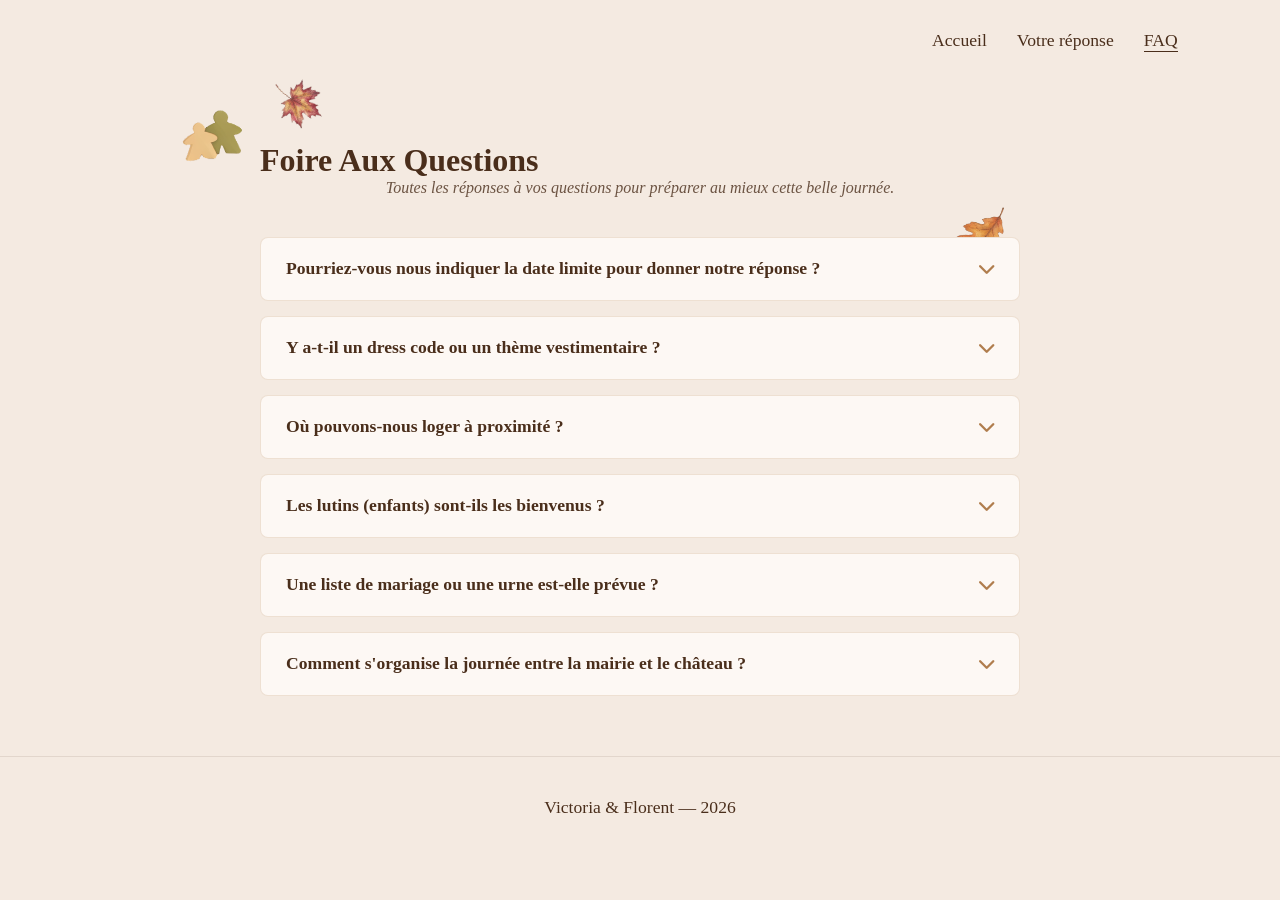
==== faq.html @ 3c06d5fa "peut être le bon :)" ====
<!DOCTYPE html>
<html lang="fr">

<head>
    <meta charset="UTF-8">
    <meta name="viewport" content="width=device-width, initial-scale=1.0">
    <title>Torypo - Notre Mariage - FAQ</title>
    <link rel="icon" type="png" href="images/chicken.png">
    <link rel="stylesheet" href="style.css">
    <!-- Pour les petites flèches des accordéons -->
    <link rel="stylesheet" href="https://cdnjs.cloudflare.com/ajax/libs/font-awesome/6.0.0/css/all.min.css">
</head>

<body>
    <!-- Barre de Navigation -->
    <header>
        <nav class="navbar">
            <a href="index.html" class="nav-link">Accueil</a>
            <a href="rsvp.html" class="nav-link">Votre réponse</a>
            <a href="faq.html" class="nav-link active">FAQ</a>
        </nav>
    </header>
    <div class="icon">
        <img src="images/meeples.png" alt="Meeple" style="width: 5vw; opacity: 0.8;">
    </div>

    <div class="icon2">
        <img src="images/leaf1.png" alt="une feuille" style="width: 4vw; opacity: 0.8;">
    </div>

    <div class="icon3">
        <img src="images/leaf2.png" alt="une feuille" style="width: 4vw; opacity: 0.8;">
    </div>

    <div class="icon4">
        <img src="images/leaf3.png" alt="une feuille" style="width: 4vw; opacity: 0.8;">
    </div>
    <main class="faq-container">
        <h1>Foire Aux Questions</h1>
        <p class="faq-subtitle">Toutes les réponses à vos questions pour préparer au mieux cette belle journée.</p>

        <div class="faq-wrapper">

            <!-- Question 1 -->
            <div class="faq-item">
                <button class="faq-question">
                    <span>Pourriez-vous nous indiquer la date limite pour donner notre réponse ?</span>
                    <i class="fa-solid fa-chevron-down arrow"></i>
                </button>
                <div class="faq-answer">
                    <p>Merci de nous faire part de votre présence ou de votre absence avant le <strong>31 août
                            2026</strong> en utilisant le formulaire sur la page <a href="rsvp.html">Votre réponse</a> de ce
                        site.</p>
                </div>
            </div>

            <!-- Question 2 -->
            <div class="faq-item">
                <button class="faq-question">
                    <span>Y a-t-il un dress code ou un thème vestimentaire ?</span>
                    <i class="fa-solid fa-chevron-down arrow"></i>
                </button>
                <div class="faq-answer">
                    <p>Le thème de notre mariage s'inspire d'une ambiance ludique et automnale ! Pour citer une grande chaine de restaurants : "Venez comme vous êtes !"
                    </p>
                </div>
            </div>

            <!-- Question 3 -->
            <div class="faq-item">
                <button class="faq-question">
                    <span>Où pouvons-nous loger à proximité ?</span>
                    <i class="fa-solid fa-chevron-down arrow"></i>
                </button>
                <div class="faq-answer">
                    <p>Nous vous proposons une option pour la nuit :</p>
                    <ul>
                        <li>Des mobile homes (à notre charge) à moins de 10 minutes à pied du domaine. Vous n'avez plus qu'à vous mettre sous la couette.</li>
                      
                    </ul>
                    <p>Si cela vous intéresse, n'oubliez pas de le renseigner dans le formulaire "Votre réponse" .</p>
                </div>
            </div>

            <!-- Question 4 -->
            <div class="faq-item">
                <button class="faq-question">
                    <span>Les lutins (enfants) sont-ils les bienvenus ?</span>
                    <i class="fa-solid fa-chevron-down arrow"></i>
                </button>
                <div class="faq-answer">
                    <p>Oui, les lutins sont les bienvenus ! Pensez simplement à nous préciser leur nombre dans le formulaire "Votre réponse" afin que nous puissions prévoir une nounou et des menus adaptés.</p>
                </div>
            </div>

            <!-- Question 5 -->
            <div class="faq-item">
                <button class="faq-question">
                    <span>Une liste de mariage ou une urne est-elle prévue ?</span>
                    <i class="fa-solid fa-chevron-down arrow"></i>
                </button>
                <div class="faq-answer">
                    <p>Votre présence à nos côtés est le plus beau des cadeaux. Cependant, si vous souhaitez contribuer
                        à notre future lune de miel, une urne sera mise à votre
                        disposition le jour J.</p>
                </div>
            </div>
            
                <!-- Question 6 -->
            <div class="faq-item">
    <button class="faq-question">
        <span>Comment s'organise la journée entre la mairie et le château ?</span>
        <i class="fa-solid fa-chevron-down arrow"></i>
    </button>
    <div class="faq-answer">
        <p>L'aventure va se dérouler en deux temps forts, séparés géographiquement :</p>
        <ul>
            <li><strong>11h00 :</strong> La cérémonie civile à la mairie de Cruet (assez éloignée du domaine).</li>
            <li><strong>16h00 :</strong> La cérémonie laïque au magnifique <strong>Château de Fortis</strong>, qui marquera le début des grandes festivités.</li>
        </ul>
        <p><strong>Pas de panique pour le creux de la journée !</strong> Compte tenu de la distance et des 5 heures qui séparent les deux moments, sachez que <strong>la mairie est un moment totalement optionnel</strong>. Nous serons évidemment ravis de vous y voir, mais nous comprendrons parfaitement que vous préfériez nous rejoindre directement à 16h au château pour attaquer la journée en pleine forme.</p>
    </div>
</div>
        </div>
    </main>
      <footer>
        <div class="footer-content">
            <p>Victoria & Florent — 2026</p>
        </div>
    </footer>

    <!-- SCRIPT POUR L'EFFET ACCORDÉON -->
    <script>
        document.querySelectorAll('.faq-question').forEach(button => {
            button.addEventListener('click', () => {
                const faqItem = button.parentElement;

                // Ferme les autres questions ouvertes (optionnel, mais plus propre)
                document.querySelectorAll('.faq-item').forEach(item => {
                    if (item !== faqItem) {
                        item.classList.remove('active');
                    }
                });

                // Alterne l'état de la question cliquée
                faqItem.classList.toggle('active');
            });
        });
    </script>
    <script>
        // --- PARTIE 1 : Gérer l'arrivée douce (Fade In) ---
        // Dès que le contenu HTML est chargé, on active la transition
        window.addEventListener('DOMContentLoaded', () => {
            // Un très léger délai (50ms) assure que le navigateur a bien appliqué opacity: 0 initialement
            setTimeout(() => {
                document.body.classList.add('loaded');
            }, 50);
        });

        // --- PARTIE 2 : Gérer le départ doux (Fade Out) ---
        // On écoute tous les clics sur la page
        document.addEventListener('click', (e) => {
            // On cherche si l'élément cliqué est un lien <a> ou est à l'intérieur d'un lien <a>
            const link = e.target.closest('a');

            // Si ce n'est pas un lien, ou s'il n'a pas d'URL, on ne fait rien
            if (!link || !link.href) return;

            // Configuration pour valider que c'est un lien interne vers notre site (.html)
            const isInternal = link.hostname === window.location.hostname;
            const isHtmlPage = link.pathname.endsWith('.html') || link.pathname === '/'; // Gère aussi la racine '/'
            const isNotSamePage = link.hash === ''; // Ignore les liens d'ancrage (#section)

            if (isInternal && isHtmlPage && isNotSamePage) {
                e.preventDefault(); // On bloque la redirection immédiate
                const targetUrl = link.href;

                // On ajoute la classe qui fait disparaître la page
                document.body.classList.add('fade-out');

                // On attend la fin de l'animation de sortie (coordonnée avec le CSS : 0.5s)
                setTimeout(() => {
                    window.location.href = targetUrl; // Redirection vers la nouvelle page
                }, 500); // 500ms = 0.5s
            }
        });
    </script>
</body>

</html>
---- style.css ----
/* --- Variables de couleur & Reset --- */
:root {
    --bg-color: #f4eae1;       /* Fond crème/vintage */
    --text-color: #4a2e1b;     /* Brun foncé pour les textes */
    --accent-color: #b07d4d;   /* Doré/marron clair pour les bordures/boutons */
    --btn-bg: #fdf8f4;         /* Fond des boutons clair */
    --font-title: 'Great Vibes', cursive;
    --font-text: 'Playfair Display', serif;
}

* {
    margin: 0;
    padding: 0;
    box-sizing: border-box;
}

/* L'état normal de la page */
/* --- Styles de base pour la transition globale --- */
body {
    /* Au chargement, la page est invisible et légèrement décalée vers le bas */
    opacity: 0;
    transform: translateY(10px);
    
    /* On définit une transition douce sur l'opacité et la position */
    transition: opacity 0.6s ease-in-out, transform 0.6s ease-in-out;
    
    /* Petit correctif pour éviter les barres de défilement pendant l'animation */
    overflow-x: hidden;
}

/* --- ÉTATE 1 : L'entrée douce (Fade In) --- */
/* Cette classe sera ajoutée par JavaScript dès que la page est chargée */
body.loaded {
    opacity: 1;
    transform: translateY(0); /* La page reprend sa place */
}

/* --- ÉTAT 2 : La sortie douce (Fade Out) --- */
/* Cette classe est ajoutée temporairement juste avant de quitter la page */
body.fade-out {
    opacity: 0;
    transform: translateY(-10px); /* Léger effet de glissement vers le haut */
    /* On force la transition même si 'loaded' est présente */
    transition: opacity 0.5s ease-in-out, transform 0.5s ease-in-out;
}

body {
    background-color: var(--bg-color);
    color: var(--text-color);
    font-family: var(--font-text);
    min-height: 100vh;
    display: flex;
    flex-direction: column;
    /* Optionnel : vous pourrez ajouter ici un léger grain ou dégradé pour imiter le fond texturé de votre maquette */
}

/* --- Navigation --- */
header {
    width: 100%;
    display: flex;
    justify-content: flex-end;
    padding: 30px 8%;
}

.navbar {
    display: flex;
    gap: 30px;
}

.nav-link {
    text-decoration: none;
    color: var(--text-color);
    font-size: 1.1rem;
    transition: opacity 0.3s ease;
}

.nav-link:hover, .nav-link.active {
    border-bottom: 1px solid var(--text-color);
}

/* --- Section Hero (Haut) --- */
.hero-section {
    position: relative;
    min-height: 80vh; /* Donnez-lui de la hauteur */
    display: flex;
    justify-content: center;
    align-items: center;
    overflow: hidden; /* Important pour que le fond ne déborde pas */
}

.hero-content {
    position: relative;
    z-index: 2; /* Supérieur au fond, donc passe au-dessus */
    text-align: center;
}

.names {
    font-family: var(--font-title);
    font-size: 5.5rem;
    font-weight: 400;
    margin-bottom: 10px;
}

.separator {
    width: 60%;
    height: 1px;
    background-color: rgba(74, 46, 27, 0.3);
    margin: 0 auto 20px auto;
}

.subtitle {
    font-style: italic;
    font-size: 1.5rem;
    margin-bottom: 50px;
}

/* --- Boutons --- */
.cta-container {
    display: flex;
    justify-content: center;
    gap: 25px;
    flex-wrap: wrap;
}

.btn {
    display: inline-block;
    text-decoration: none;
    color: var(--text-color);
    background-color: var(--btn-bg);
    padding: 14px 30px;
    font-size: 1.1rem;
    border: 2px solid var(--accent-color);
    border-radius: 4px;
    box-shadow: 0 4px 10px rgba(74, 46, 27, 0.15);
    transition: all 0.3s ease;
}

.btn i {
    margin-right: 8px;
    color: var(--text-color);
}

.btn:hover {
    transform: translateY(-2px);
    box-shadow: 0 6px 15px rgba(74, 46, 27, 0.25);
}

/* --- Section 3 Colonnes (Bas) --- */
.info-grid-section {
    background-color: rgba(255, 255, 255, 0.2); /* Léger contraste pour le bas */
    padding: 60px 10%;
    border-top: 1px solid rgba(74, 46, 27, 0.1);
}

.info-container {
    display: grid;
    grid-template-columns: repeat(3, 1fr);
    gap: 200px;
    max-width: 1100px;
    margin: 0 auto;
}

.info-card {
    text-align: center;
    /* position: relative; */
}

/* Séparateurs verticaux entre les colonnes */
.info-card:not(:last-child)::after {
    content: "";
    position: absolute;
    right: -20px;
    top: 20%;
    height: 60%;
    width: 1px;
    background-color: rgba(74, 46, 27, 0.2);
}

.icon-wrapper {
    font-size: 2rem;
    margin-bottom: 15px;
    color: var(--text-color);
    opacity: 0.8;
}

.info-card h2 {
    z-index: 2;
    font-size: 1.6rem;
    font-weight: 400;
    margin-bottom: 10px;
}

.info-card p {
      z-index: 2;
    font-size: 1.1rem;
}

/* --- Footer --- */
footer {
    text-align: center;
    padding: 40px 20px;
    font-size: 1.1rem;
    border-top: 1px solid rgba(74, 46, 27, 0.1);
}

.icon {
    position: absolute;
    top:10vh;
    left: 20vh;
    margin-top: 15px;
    font-size: 1.2rem;
    z-index: 1;
}

.icon2 {
    position: absolute;
    top:6vh;
    left: 30vh;
    margin-top: 15px;
    font-size: 1.2rem;
    z-index: 1;
    transform: rotate(120deg);
}

.icon3 {
    position: absolute;
    top:20vh;
    right: 30vh;
    margin-top: 15px;
    font-size: 1.2rem;
    transform: rotate(220deg);
    z-index: 1;
}

.icon4 {
    position: absolute;
    top:40vh;
    right: 45vh;
    margin-top: 15px;
    font-size: 1.2rem;
    transform: rotate(260deg);
    z-index: 1;
}
/* Zone pour afficher vos dalles au milieu en arrière-plan */
.tiles-background {
    position: absolute;
    bottom: 0;   /* On fixe le fond en bas */
    left: 0;
    width: 100%;
    height: 50vh; /* Sa hauteur totale souhaitée */
    
    /* L'image de fond */
    background-image: url('images/dalles2.png');
    background-repeat: no-repeat;
    background-position: center bottom;
    background-size: 75% 100%;

    z-index: 1;    /* Au-dessus de rien, en dessous de tout */
    pointer-events: none;
    
    /* LA CORRECTION : Masquage graduel (le haut est invisible, le bas est visible) */
    -webkit-mask-image: linear-gradient(to bottom, rgba(0,0,0,0) 0%, rgba(0,0,0,1) 100%);
            mask-image: linear-gradient(to bottom, rgba(0,0,0,0) 0%, rgba(0,0,0,1) 100%);
    
    /* Ajustement de la zone de masquage : on efface les premiers 100px */
    -webkit-mask-position: 0 -100px;
            mask-position: 0 -100px;
    -webkit-mask-size: 100% calc(100% + 100px);
            mask-size: 100% calc(100% + 100px);
}

/* --- Responsive (Pour les téléphones) --- */
@media (max-width: 768px) {
    header {
        justify-content: center;
        padding: 20px;
    }
    .names {
        font-size: 4rem;
    }
    .info-container {
        grid-template-columns: 1fr;
        gap: 50px;
    }
    .info-card:not(:last-child)::after {
        display: none; /* On enlève les barres verticales sur mobile */
    }

    .tiles-background {
        height: 40vh; /* On réduit la hauteur du fond sur mobile */
        background-size: 100% 100%; /* On ajuste la taille de l'image pour qu'elle remplisse bien le fond */
    }
}

/* Style pour vos icônes personnalisées générées */
.custom-icon {
    width: 60px;
    height: 60px;
    object-fit: contain;
}

/* La carte a une forme plus allongée */
.custom-icon-card {
    width: 50px;
    height: 70px;
    object-fit: contain;
}



/* On s'assure que le contenu reste au-dessus des dalles arrière-plan */
.hero-content {
    position: relative;
    z-index: 2;
}

/* --- Page RSVP --- */

.form-group {
    margin-bottom: 35px; /* Espace généreux entre les champs */
    padding-bottom: 25px; /* Espace avant la ligne de séparation */
    border-bottom: 1px dashed rgba(176, 125, 77, 0.25); /* Ligne pointillée fine et élégante (couleur dorée/brune) */
}


.radio-label, .checkbox-label {
    display: inline-flex;
    align-items: center; /* Aligne verticalement le bouton et le texte sur le même axe */
    gap: 10px;           /* Crée un espace propre de 10px entre le bouton et le texte */
    margin-right: 20px;  /* Espace à droite pour ne pas coller l'option suivante */
    margin-bottom: 10px; /* Espace en dessous si les options passent à la ligne */
    cursor: pointer;     /* Change le curseur en main au survol pour une meilleure UX */
}

/* On s'assure que le bouton garde sa taille d'origine et ne s'écrase pas */
.radio-label input[type="radio"],
.checkbox-label input[type="checkbox"] {
    margin: 0;         /* Supprime les marges par défaut du navigateur */
    flex-shrink: 0;    /* Empêche le bouton de se déformer si le texte est long */
    width: 18px;       /* Optionnel : ajuste légèrement la taille pour une meilleure lisibilité */
    height: 18px;
}

/* Optionnel : aligner toute la liste des checkboxes ou radios en ligne ou en colonne propre */
.radio-group, .checkbox-list {
    display: flex;
    flex-wrap: wrap;   /* Permet de passer à la ligne proprement sur les écrans de téléphones */
    gap: 15px;         /* Espace global entre les différents choix */
    margin-top: 8px;
}

.rsvp-section {
    flex: 1;
    display: flex;
    justify-content: center;
    align-items: center;
    padding: 40px 20px;
}

/* Conteneur principal qui superpose le texte sur l'image du livre */
.rsvp-book-container {
    position: relative;
    width: 100%;
    max-width: 650px; /* S'adapte à la forme verticale du livre généré */
    aspect-ratio: 2 / 3;
    display: flex;
    justify-content: center;
    align-items: center;
}

/* L'image du livre prend toute la place en fond */
.book-background {
    position: absolute;
    top: 0;
    left: 0;
    width: 100%;
    height: 100%;
    object-fit: contain;
    z-index: 1;
    opacity: 0.3;
}

/* Le contenu textuel écrit "par-dessus" les pages */
.book-content-overlay {
    position: relative;
    z-index: 2;
    width: 75%; /* Laisse une marge pour voir les bords du livre */
    height: 75%;
    display: flex;
    flex-direction: column;
    justify-content: center;
    padding: 20px;
    text-align: center;
}

.rsvp-title {
    font-family: var(--font-title);
    font-size: 3rem;
    font-weight: 400;
    margin-bottom: 5px;
    color: var(--text-color);
}

.rsvp-subtitle {
    font-style: italic;
    font-size: 1rem;
    margin-bottom: 25px;
    opacity: 0.8;
}

/* --- Styles des champs du Formulaire --- */
.rsvp-form {
    display: flex;
    flex-direction: column;
    gap: 15px;
    text-align: left;
}

.form-group {
    display: flex;
    flex-direction: column;
    gap: 5px;
}

.form-group label {
    font-size: 0.95rem;
    font-weight: 600;
    color: var(--text-color);
}

.form-group input, 
.form-group select, 
.form-group textarea {
    width: 100%;
    padding: 10px 12px;
    font-family: var(--font-text);
    font-size: 0.95rem;
    border: 1px solid rgba(74, 46, 27, 0.3);
    border-radius: 4px;
    background-color: rgba(253, 248, 244, 0.7); /* Fond semi-transparent pour voir le grain du papier dessous */
    color: var(--text-color);
    outline: none;
    transition: all 0.3s ease;
}

.form-group input:focus, 
.form-group select:focus, 
.form-group textarea:focus {
    border-color: var(--accent-color);
    background-color: rgba(253, 248, 244, 0.95);
    box-shadow: 0 0 5px rgba(176, 125, 77, 0.2);
}

/* Bouton envoyer personnalisé "plume" */
.btn-submit {
    margin-top: 10px;
    cursor: pointer;
    width: 100%;
    font-weight: 600;
}

/* --- Responsive RSVP (Mobile) --- */
@media (max-width: 600px) {
    .rsvp-book-container {
        max-width: 100%;
        aspect-ratio: auto; /* On casse la forme du livre sur mobile pour que le texte ne soit pas minuscule */
        background-color: rgba(255, 255, 255, 0.5);
        border-radius: 8px;
        box-shadow: 0 4px 15px rgba(0,0,0,0.05);
        padding: 20px 10px;
    }
    
    .book-background {
        display: none; /* On cache le livre sur petit écran pour privilégier la lisibilité */
    }
    
    .book-content-overlay {
        width: 100%;
        height: auto;
        padding: 0;
    }

    .rsvp-title {
        font-size: 2.5rem;
    }
}

/* --- PAGE FAQ --- */

.faq-container {
    max-width: 800px;
    margin: 60px auto;
    padding: 0 20px;
    z-index: 2; /* On s'assure que le contenu FAQ est au-dessus des dalles de fond */
}

.faq-subtitle {
    text-align: center;
    font-style: italic;
    opacity: 0.8;
    margin-bottom: 40px;
}

.faq-wrapper {
    display: flex;
    flex-direction: column;
    gap: 15px; /* Équivalent de l'aération de notre formulaire */
}

/* Structure de chaque ligne de FAQ */
.faq-item {
    background-color: #fdf8f4; /* Votre couleur crème */
    border: 1px solid rgba(176, 125, 77, 0.2);
    border-radius: 8px;
    overflow: hidden;
    transition: all 0.3s ease;
}

/* Le bouton de la question */
.faq-question {
    width: 100%;
    background: none;
    border: none;
    outline: none;
    padding: 20px 25px;
    display: flex;
    justify-content: space-between;
    align-items: center;
    text-align: left;
    font-size: 1.1rem;
    font-weight: 600;
    color: var(--text-color);
    cursor: pointer;
    font-family: inherit;
}

/* La petite flèche */
.faq-question .arrow {
    transition: transform 0.3s ease;
    color: #b07d4d; /* Votre touche dorée/brune */
    margin-left: 15px;
}

/* Le bloc de la réponse (caché par défaut) */
.faq-answer {
    max-height: 0;
    overflow: hidden;
    transition: max-height 0.3s ease-out, padding 0.3s ease;
    padding: 0 25px;
    opacity: 0;
    border-top: 1px transparent solid;
}

.faq-answer p, .faq-answer ul {
    margin: 0;
    padding-bottom: 20px;
    line-height: 1.6;
    opacity: 0.9;
}

.faq-answer ul {
    padding-left: 20px;
}

/* --- ÉTATS ACTIFS (Quand on clique) --- */

.faq-item.active {
    box-shadow: 0 4px 15px rgba(176, 125, 77, 0.1);
    border-color: rgba(176, 125, 77, 0.4);
}

/* La flèche tourne à 180° */
.faq-item.active .arrow {
    transform: rotate(180deg);
}

/* La réponse se déploie */
.faq-item.active .faq-answer {
    max-height: 300px; /* Hauteur max de sécurité pour l'animation */
    padding-top: 15px;
    opacity: 1;
    border-top: 1px dashed rgba(176, 125, 77, 0.15);
}
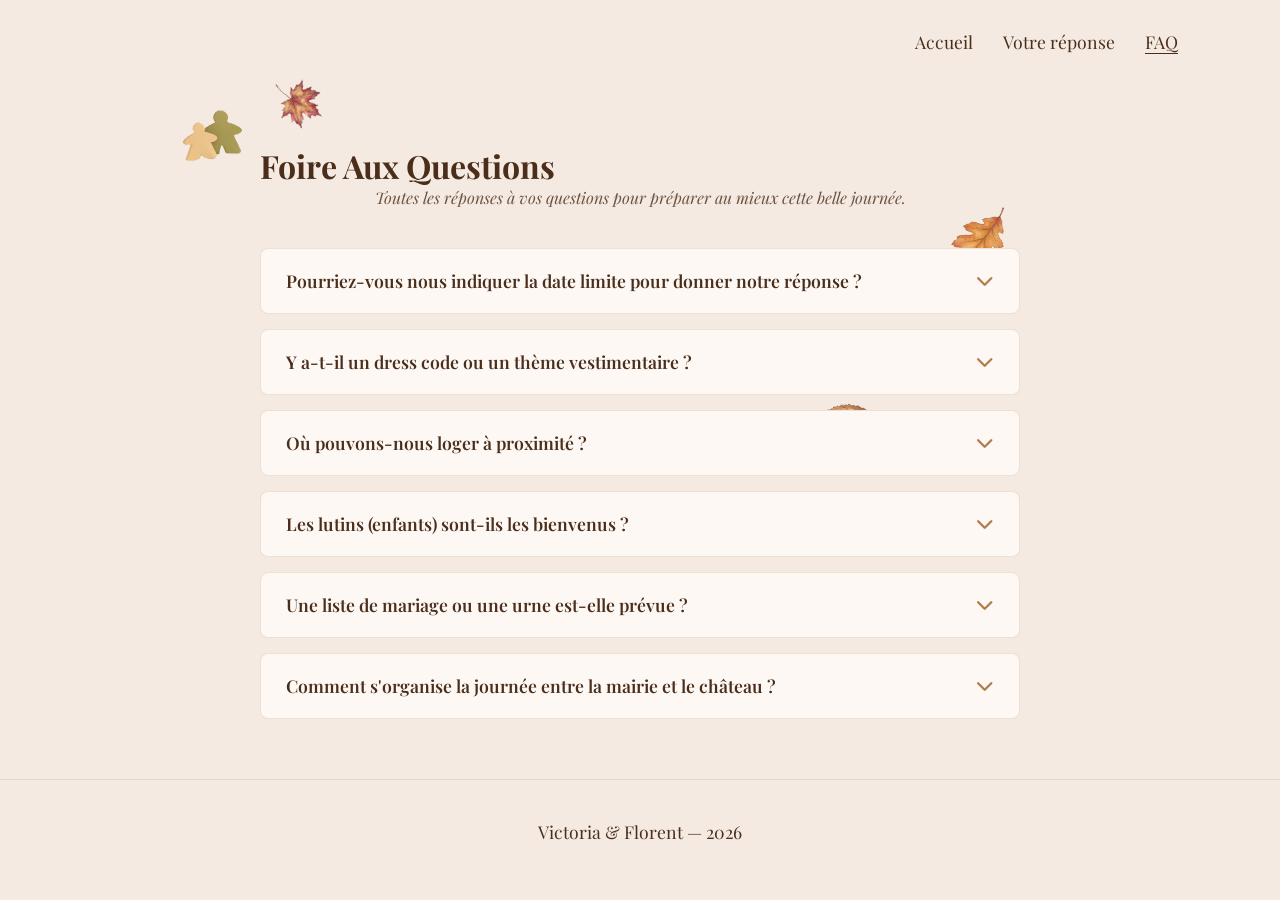
==== commit d94f1fb7: "c'est mieux" ====
--- a/faq.html
+++ b/faq.html
@@ -6,9 +6,13 @@
     <meta name="viewport" content="width=device-width, initial-scale=1.0">
     <title>Torypo - Notre Mariage - FAQ</title>
     <link rel="icon" type="png" href="images/chicken.png">
+    <link rel="preconnect" href="https://fonts.googleapis.com">
+    <link rel="preconnect" href="https://fonts.gstatic.com" crossorigin>
+    <link
+        href="https://fonts.googleapis.com/css2?family=Great+Vibes&family=Playfair+Display:ital,wght@0,400..700;1,400..700&display=swap"
+        rel="stylesheet">
+    <link rel="stylesheet" href="https://cdnjs.cloudflare.com/ajax/libs/font-awesome/6.4.0/css/all.min.css">
     <link rel="stylesheet" href="style.css">
-    <!-- Pour les petites flèches des accordéons -->
-    <link rel="stylesheet" href="https://cdnjs.cloudflare.com/ajax/libs/font-awesome/6.0.0/css/all.min.css">
 </head>
 
 <body>
